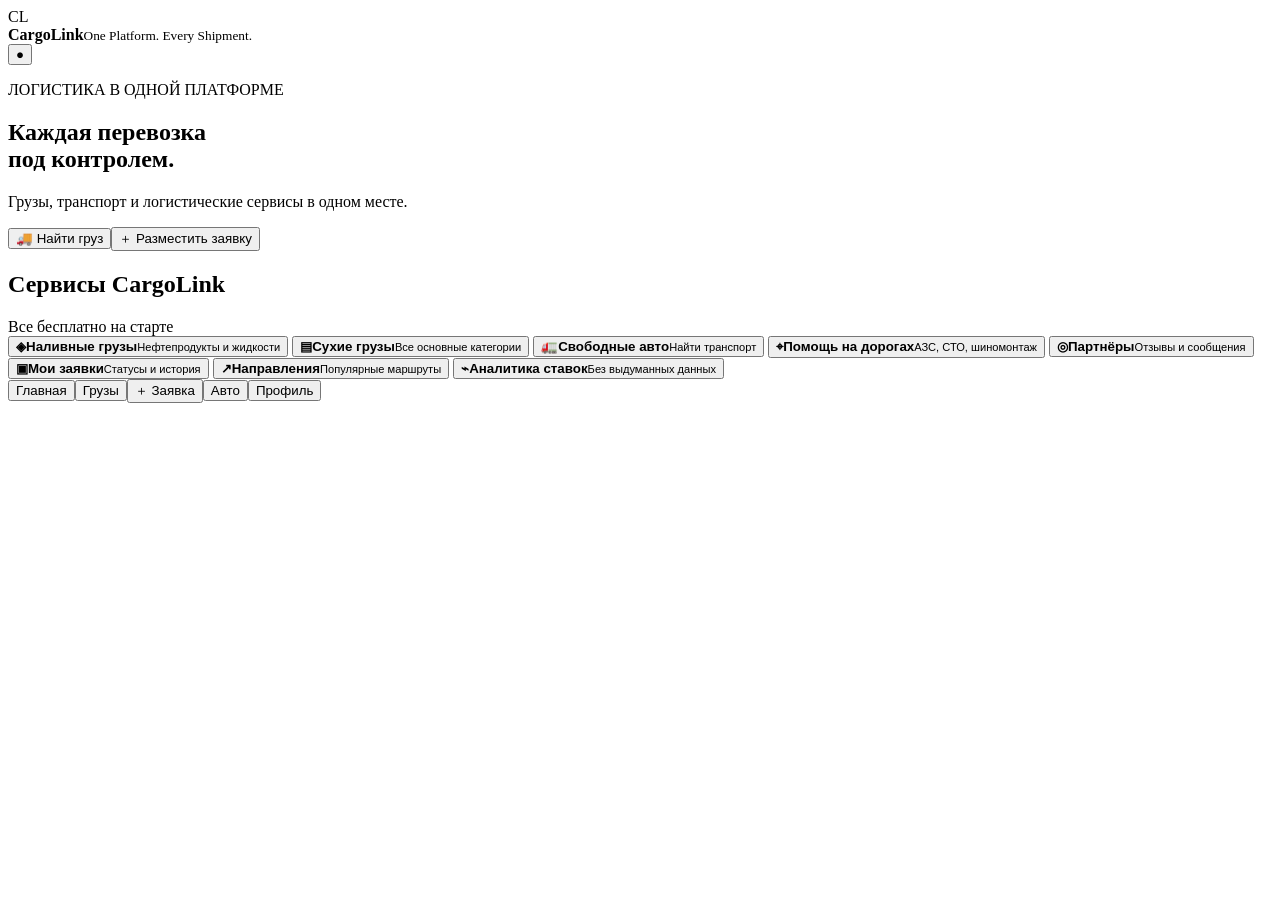
==== index.html @ cab19319 "Add files via upload" ====
<!doctype html>
<html lang="ru">
<head>
<meta charset="utf-8"><meta name="viewport" content="width=device-width,initial-scale=1,maximum-scale=1,user-scalable=no">
<title>CargoLink</title><script src="https://telegram.org/js/telegram-web-app.js"></script>
<link rel="stylesheet" href="/static/style.css">
</head>
<body>
<div class="app">
<header class="top"><div class="brand-mark">CL</div><div><strong>CargoLink</strong><small>One Platform. Every Shipment.</small></div><button id="profileBtn" class="icon-btn" aria-label="Профиль">●</button></header>
<main id="view" class="view"><section class="welcome"><p class="eyebrow">ЛОГИСТИКА В ОДНОЙ ПЛАТФОРМЕ</p><h1>Каждая перевозка<br><span>под контролем.</span></h1><p>Грузы, транспорт и логистические сервисы в одном месте.</p></section>
<div class="hero-actions"><button class="primary" data-view="loads">🚚 Найти груз</button><button class="secondary" data-view="create-load">＋ Разместить заявку</button></div>
<div class="section-heading"><h2>Сервисы CargoLink</h2><span>Все бесплатно на старте</span></div>
<div class="tiles">
<button data-view="loads" class="tile"><b>◈</b><strong>Наливные грузы</strong><small>Нефтепродукты и жидкости</small></button>
<button data-view="loads-dry" class="tile"><b>▤</b><strong>Сухие грузы</strong><small>Все основные категории</small></button>
<button data-view="vehicles" class="tile"><b>🚛</b><strong>Свободные авто</strong><small>Найти транспорт</small></button>
<button data-view="services" class="tile"><b>⌖</b><strong>Помощь на дорогах</strong><small>АЗС, СТО, шиномонтаж</small></button>
<button data-view="partners" class="tile"><b>◎</b><strong>Партнёры</strong><small>Отзывы и сообщения</small></button>
<button data-view="my-loads" class="tile"><b>▣</b><strong>Мои заявки</strong><small>Статусы и история</small></button>
<button data-view="directions" class="tile"><b>↗</b><strong>Направления</strong><small>Популярные маршруты</small></button>
<button data-view="analytics" class="tile"><b>⌁</b><strong>Аналитика ставок</strong><small>Без выдуманных данных</small></button>
</div></main>
<nav class="bottom-nav"><button data-view="home" class="active">Главная</button><button data-view="loads">Грузы</button><button data-view="create-load">＋ Заявка</button><button data-view="vehicles">Авто</button><button data-view="profile">Профиль</button></nav>
</div>
<script src="/static/app.js"></script>
</body></html>
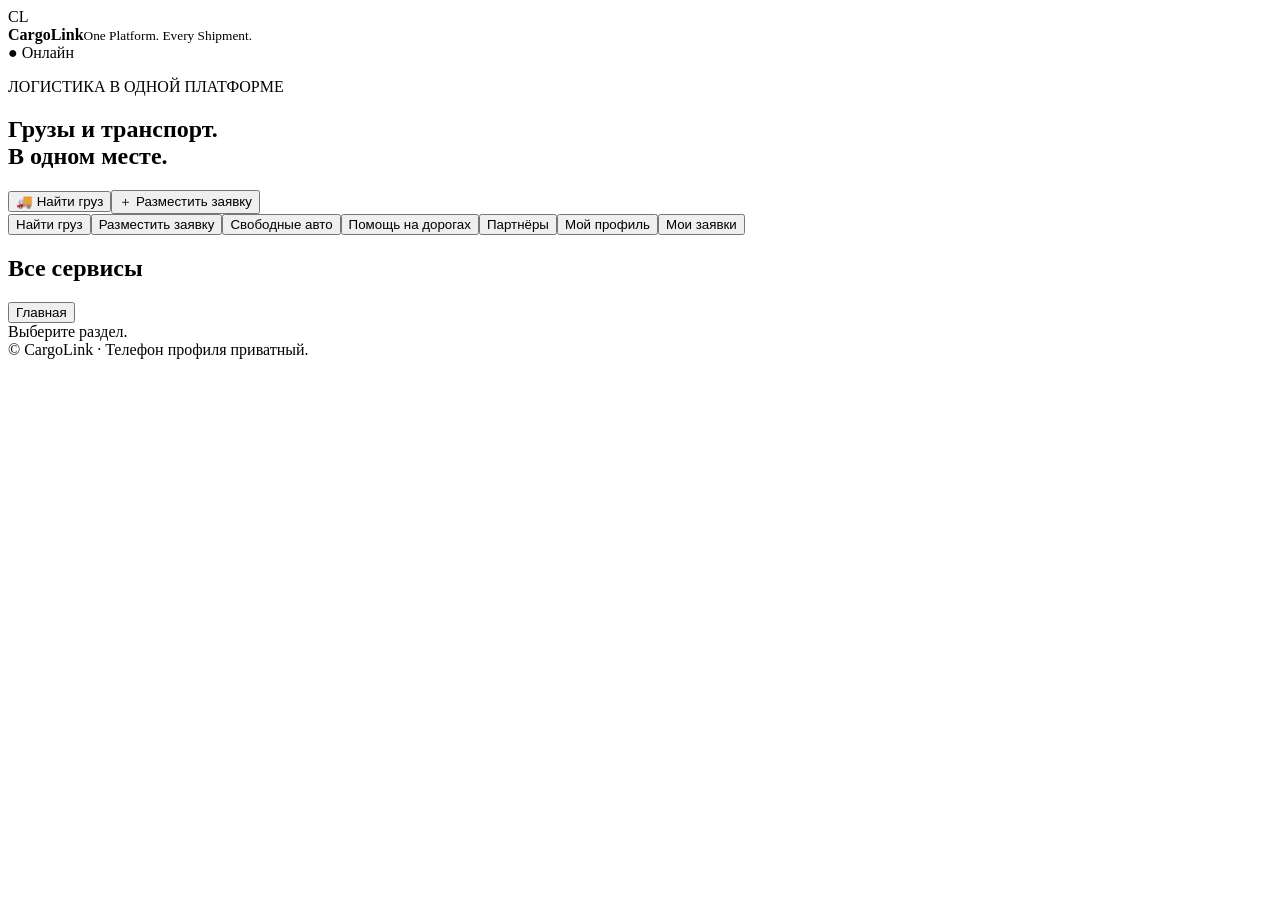
==== commit f1ef4657: "Add files via upload" ====
--- a/index.html
+++ b/index.html
@@ -1,27 +1,5 @@
-<!doctype html>
-<html lang="ru">
-<head>
-<meta charset="utf-8"><meta name="viewport" content="width=device-width,initial-scale=1,maximum-scale=1,user-scalable=no">
-<title>CargoLink</title><script src="https://telegram.org/js/telegram-web-app.js"></script>
-<link rel="stylesheet" href="/static/style.css">
-</head>
-<body>
-<div class="app">
-<header class="top"><div class="brand-mark">CL</div><div><strong>CargoLink</strong><small>One Platform. Every Shipment.</small></div><button id="profileBtn" class="icon-btn" aria-label="Профиль">●</button></header>
-<main id="view" class="view"><section class="welcome"><p class="eyebrow">ЛОГИСТИКА В ОДНОЙ ПЛАТФОРМЕ</p><h1>Каждая перевозка<br><span>под контролем.</span></h1><p>Грузы, транспорт и логистические сервисы в одном месте.</p></section>
-<div class="hero-actions"><button class="primary" data-view="loads">🚚 Найти груз</button><button class="secondary" data-view="create-load">＋ Разместить заявку</button></div>
-<div class="section-heading"><h2>Сервисы CargoLink</h2><span>Все бесплатно на старте</span></div>
-<div class="tiles">
-<button data-view="loads" class="tile"><b>◈</b><strong>Наливные грузы</strong><small>Нефтепродукты и жидкости</small></button>
-<button data-view="loads-dry" class="tile"><b>▤</b><strong>Сухие грузы</strong><small>Все основные категории</small></button>
-<button data-view="vehicles" class="tile"><b>🚛</b><strong>Свободные авто</strong><small>Найти транспорт</small></button>
-<button data-view="services" class="tile"><b>⌖</b><strong>Помощь на дорогах</strong><small>АЗС, СТО, шиномонтаж</small></button>
-<button data-view="partners" class="tile"><b>◎</b><strong>Партнёры</strong><small>Отзывы и сообщения</small></button>
-<button data-view="my-loads" class="tile"><b>▣</b><strong>Мои заявки</strong><small>Статусы и история</small></button>
-<button data-view="directions" class="tile"><b>↗</b><strong>Направления</strong><small>Популярные маршруты</small></button>
-<button data-view="analytics" class="tile"><b>⌁</b><strong>Аналитика ставок</strong><small>Без выдуманных данных</small></button>
-</div></main>
-<nav class="bottom-nav"><button data-view="home" class="active">Главная</button><button data-view="loads">Грузы</button><button data-view="create-load">＋ Заявка</button><button data-view="vehicles">Авто</button><button data-view="profile">Профиль</button></nav>
-</div>
-<script src="/static/app.js"></script>
-</body></html>
+<!doctype html><html lang="ru"><head><meta charset="utf-8"><meta name="viewport" content="width=device-width,initial-scale=1,viewport-fit=cover"><meta name="theme-color" content="#101b35"><title>CargoLink</title><link rel="stylesheet" href="/static/style.css"><script src="https://telegram.org/js/telegram-web-app.js"></script></head><body>
+<header><div class="logo">CL</div><div><b>CargoLink</b><small>One Platform. Every Shipment.</small></div><span class="online">● Онлайн</span></header><main>
+<section class="hero"><p>ЛОГИСТИКА В ОДНОЙ ПЛАТФОРМЕ</p><h1>Грузы и транспорт.<br><span>В одном месте.</span></h1><div class="actions"><button onclick="show('loads')">🚚 Найти груз</button><button class="light" onclick="show('create')">＋ Разместить заявку</button></div></section>
+<nav><button onclick="show('loads')">Найти груз</button><button onclick="show('create')">Разместить заявку</button><button onclick="show('vehicles')">Свободные авто</button><button onclick="show('services')">Помощь на дорогах</button><button onclick="show('partners')">Партнёры</button><button onclick="show('profile')">Мой профиль</button><button onclick="show('mine')">Мои заявки</button></nav>
+<section class="panel"><div class="heading"><h2 id="title">Все сервисы</h2><button class="light" onclick="show('home')">Главная</button></div><div id="body">Выберите раздел.</div></section><footer>© CargoLink · Телефон профиля приватный.</footer></main><div id="toast"></div><script src="/static/app.js"></script></body></html>
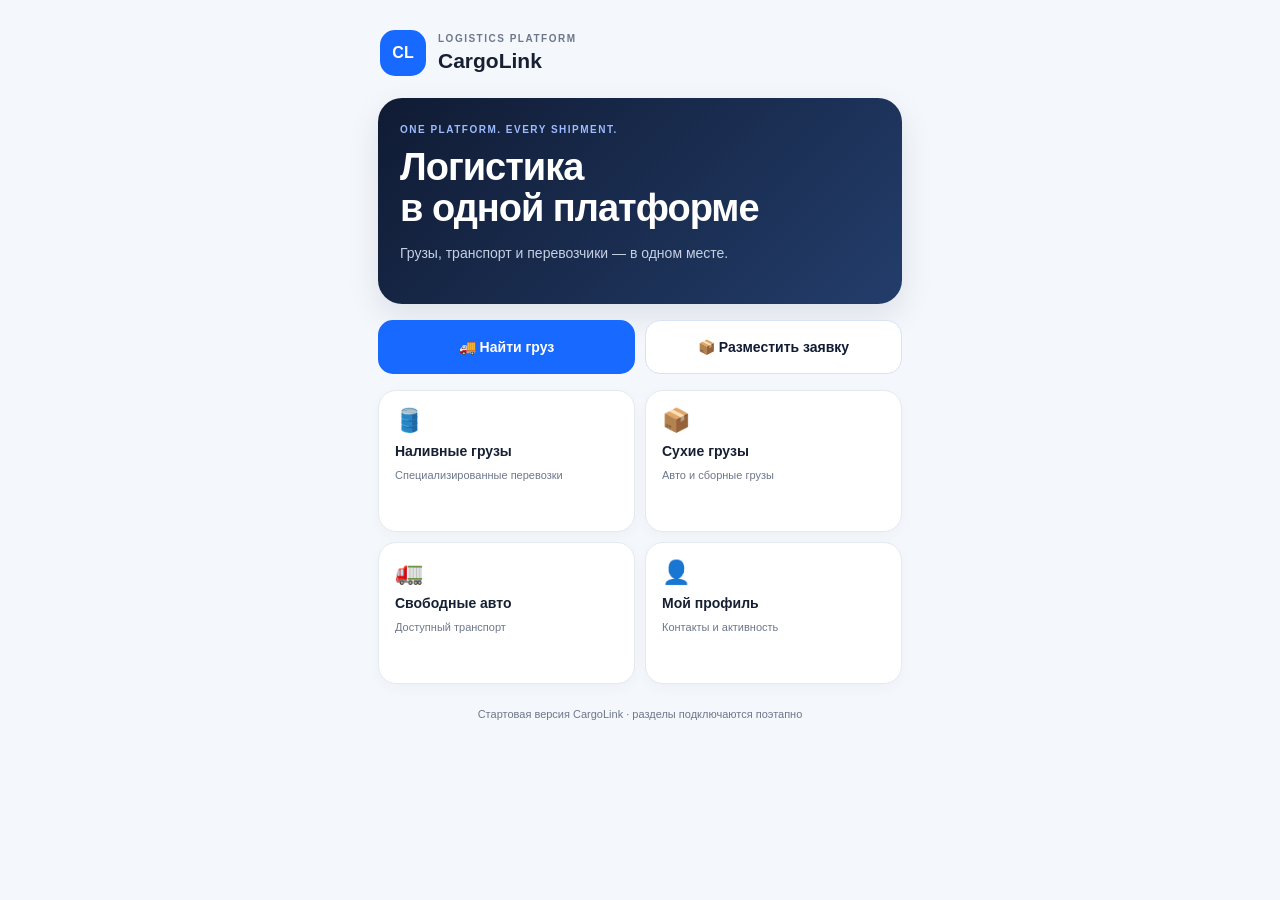
==== commit e544753c: "Add files via upload" ====
--- a/index.html
+++ b/index.html
@@ -1,5 +1,18 @@
-<!doctype html><html lang="ru"><head><meta charset="utf-8"><meta name="viewport" content="width=device-width,initial-scale=1,viewport-fit=cover"><meta name="theme-color" content="#101b35"><title>CargoLink</title><link rel="stylesheet" href="/static/style.css"><script src="https://telegram.org/js/telegram-web-app.js"></script></head><body>
-<header><div class="logo">CL</div><div><b>CargoLink</b><small>One Platform. Every Shipment.</small></div><span class="online">● Онлайн</span></header><main>
-<section class="hero"><p>ЛОГИСТИКА В ОДНОЙ ПЛАТФОРМЕ</p><h1>Грузы и транспорт.<br><span>В одном месте.</span></h1><div class="actions"><button onclick="show('loads')">🚚 Найти груз</button><button class="light" onclick="show('create')">＋ Разместить заявку</button></div></section>
-<nav><button onclick="show('loads')">Найти груз</button><button onclick="show('create')">Разместить заявку</button><button onclick="show('vehicles')">Свободные авто</button><button onclick="show('services')">Помощь на дорогах</button><button onclick="show('partners')">Партнёры</button><button onclick="show('profile')">Мой профиль</button><button onclick="show('mine')">Мои заявки</button></nav>
-<section class="panel"><div class="heading"><h2 id="title">Все сервисы</h2><button class="light" onclick="show('home')">Главная</button></div><div id="body">Выберите раздел.</div></section><footer>© CargoLink · Телефон профиля приватный.</footer></main><div id="toast"></div><script src="/static/app.js"></script></body></html>+<!doctype html>
+<html lang="ru">
+<head>
+<meta charset="utf-8"><meta name="viewport" content="width=device-width, initial-scale=1, viewport-fit=cover">
+<meta name="theme-color" content="#101b33"><title>CargoLink</title>
+<link rel="stylesheet" href="/style.css"><script src="https://telegram.org/js/telegram-web-app.js"></script>
+</head>
+<body><main class="app-shell">
+<header class="topbar"><div class="brand-mark">CL</div><div><p class="eyebrow">LOGISTICS PLATFORM</p><h1>CargoLink</h1></div></header>
+<section class="welcome"><p class="eyebrow">ONE PLATFORM. EVERY SHIPMENT.</p><h2>Логистика<br>в одной платформе</h2><p class="muted">Грузы, транспорт и перевозчики — в одном месте.</p></section>
+<section class="primary-actions"><button class="primary" data-action="find">🚚 Найти груз</button><button class="secondary" data-action="create">📦 Разместить заявку</button></section>
+<section class="service-grid">
+<button class="service-card" data-action="liquid"><span>🛢️</span><strong>Наливные грузы</strong><small>Специализированные перевозки</small></button>
+<button class="service-card" data-action="dry"><span>📦</span><strong>Сухие грузы</strong><small>Авто и сборные грузы</small></button>
+<button class="service-card" data-action="vehicles"><span>🚛</span><strong>Свободные авто</strong><small>Доступный транспорт</small></button>
+<button class="service-card" data-action="profile"><span>👤</span><strong>Мой профиль</strong><small>Контакты и активность</small></button>
+</section><footer>Стартовая версия CargoLink · разделы подключаются поэтапно</footer>
+</main><script src="/app.js"></script></body></html>
--- a/style.css
+++ b/style.css
@@ -0,0 +1,12 @@
+*{box-sizing:border-box}:root{color-scheme:light;--navy:#101b33;--blue:#1769ff;--ink:#172033;--muted:#6d778b;--line:#e4e9f2}
+body{margin:0;background:#f4f7fb;color:var(--ink);font-family:-apple-system,BlinkMacSystemFont,"Segoe UI",sans-serif}
+.app-shell{max-width:560px;min-height:100vh;margin:0 auto;padding:max(22px,env(safe-area-inset-top)) 18px max(28px,env(safe-area-inset-bottom))}
+.topbar{display:flex;align-items:center;gap:12px;padding:8px 2px 22px}.brand-mark{display:grid;place-items:center;width:46px;height:46px;border-radius:15px;color:#fff;background:var(--blue);font-weight:800}
+h1{margin:0;font-size:21px}.eyebrow{margin:0 0 5px;color:var(--muted);font-size:10px;font-weight:800;letter-spacing:1.5px}
+.welcome{padding:26px 22px;border-radius:24px;color:#fff;background:linear-gradient(135deg,#101b33,#233d6b);box-shadow:0 12px 32px #17294a1a}.welcome .eyebrow{color:#9dbbff}
+h2{margin:12px 0;font-size:clamp(29px,8vw,38px);line-height:1.08;letter-spacing:-1px}.muted{color:#c5d0e4;line-height:1.5;font-size:14px}
+.primary-actions{display:grid;grid-template-columns:1fr 1fr;gap:10px;margin:16px 0}button{font:inherit;cursor:pointer}
+.primary,.secondary{min-height:54px;border-radius:15px;padding:12px;font-size:14px;font-weight:750}.primary{border:0;background:var(--blue);color:#fff}.secondary{border:1px solid #d8e2f2;background:#fff;color:var(--navy)}
+.service-grid{display:grid;grid-template-columns:1fr 1fr;gap:10px}.service-card{display:flex;flex-direction:column;align-items:flex-start;gap:9px;min-height:142px;padding:16px;border:1px solid var(--line);border-radius:18px;background:#fff;color:var(--ink);text-align:left;box-shadow:0 4px 14px #17294a08}
+.service-card span{font-size:23px}.service-card strong{font-size:14px}.service-card small{color:var(--muted);line-height:1.35;font-size:11px}
+footer{padding:22px 4px 0;color:var(--muted);font-size:11px;line-height:1.5;text-align:center}@media(max-width:360px){.primary-actions{grid-template-columns:1fr}.service-card{padding:12px}}
